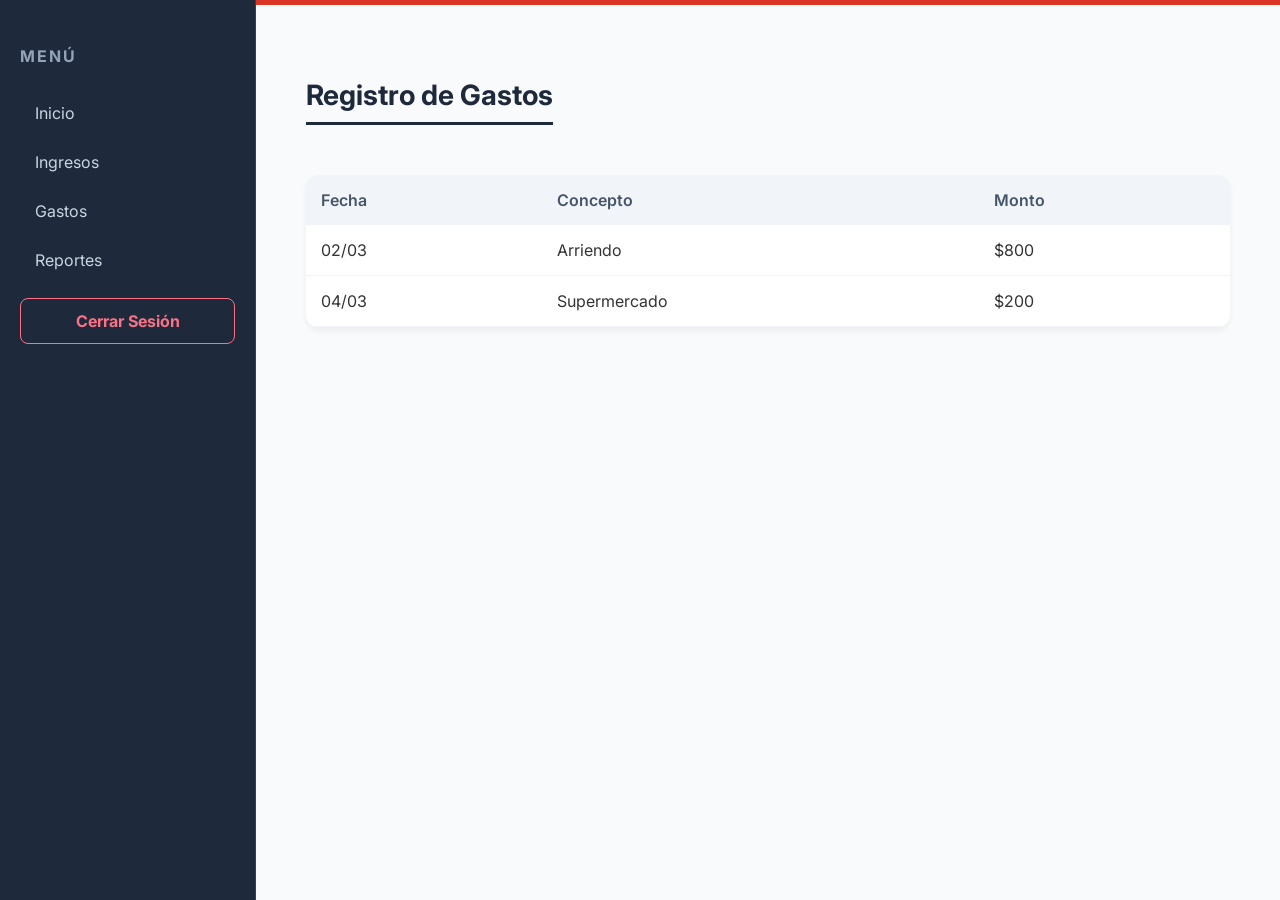
==== 3/html/gastos.html @ 1601ffcc "Interfaz de noticiero para el segundo punto, actualización del README y reorganización de documentos" ====
<!DOCTYPE html>
<html lang="en">
<head>
    <meta charset="UTF-8">
    <meta name="viewport" content="width=device-width, initial-scale=1.0">
    <title>Gastos</title>
    <link rel="stylesheet" href="../css/styles.css">
</head>
<body>
    <main id="dashboard">
        <aside>
            <h3>Menú</h3>
            <nav>
                <ul>
                    <li><a href="inicio.html">Inicio</a></li>
                    <li><a href="ingresos.html">Ingresos</a></li>
                    <li><a href="gastos.html">Gastos</a></li>
                    <li><a href="reporte.html">Reportes</a></li>
                </ul>
            </nav>
            <a href="login.html" class="botonSalir">Cerrar Sesión</a>
        </aside>
        <section id="gastos" class="content">
            <h1>Registro de Gastos</h1>
            <table class="simpleTable">
                <tr><th>Fecha</th><th>Concepto</th><th>Monto</th></tr>
                <tr><td>02/03</td><td>Arriendo</td><td>$800</td></tr>
                <tr><td>04/03</td><td>Supermercado</td><td>$200</td></tr>
            </table>
        </section>
    </main>
</body>
</html>
---- 3/css/styles.css ----
@import url('https://fonts.googleapis.com/css2?family=Inter:wght@400;600&display=swap');

body, html {
    margin: 0;
    font-family: 'Inter', sans-serif;
    height: 100%;
    background-color: #f0f2f5;
    color: #333;
}

/*---------------------------------- LOGIN ----------------------------------*/

#login {
    height: 100vh;
    display: flex;
    justify-content: center;
    align-items: center;
    background-color: #1e293b;
}

.loginBox {
    background: white;
    padding: 40px;
    display: flex;
    flex-direction: column;
    gap: 20px;
    box-shadow: 0 10px 25px rgba(0,0,0,0.3); 
    width: 350px;
    border-radius: 12px;
}

.loginBox h2 {
    margin: 0;
    color: #2c3e50;
    text-align: center;
}

.botonLogin {
    background: #10b981;
    color: white;
    text-align: center;
    padding: 12px;
    text-decoration: none;
    border-radius: 8px;
    font-weight: bold;
}

.botonLogin:hover {
    background: #059669;
}

/*---------------- SIDE BAR Y CONTENT -------------------*/

#dashboard {
    display: flex;
    flex-direction: row;
    min-height: 100vh;
}

aside {
    width: 20%; 
    background: #1e293b; 
    color: white;
    padding: 30px 20px;
    box-sizing: border-box; 
    border-right: 1px solid rgba(255,255,255,0.1);
}

aside h3 {
    text-transform: uppercase;
    font-size: 16px;
    letter-spacing: 2px;
    color: #94a3b8;
    margin-bottom: 25px;
}

aside ul {
    list-style: none;
    padding: 0;
}

aside a {
    color: #cbd5e1;
    text-decoration: none;
    display: block;
    padding: 12px 15px;
    border-radius: 8px;
    margin-bottom: 5px;
}

aside a:hover {
    background: #334155;
    color: white;
}

.botonSalir {
    color: #fb7185;
    font-weight: bold;
    padding: 12px 15px;
    border: 1px solid #fb7185;
    border-radius: 8px;
    text-align: center;
}

.content {
    width: 80%;
    padding: 50px;
    background-color: #f8fafc;
    box-sizing: border-box;
}

.content h1 {
    font-size: 28px;
    color: #1e293b;
    margin-bottom: 30px;
    border-bottom: 3px solid #1e293b;
    display: inline-block;
    padding-bottom: 10px;
}

/*------------------------------------------- INICIO (CARDS) ----------------------------------*/

.cardsDiv {
    display: grid;
    grid-template-columns: repeat(3, 1fr);
    gap: 25px;
}

.card {
    background: white;
    padding: 25px;
    border-radius: 15px;
    text-align: left; 
    box-shadow: 0 4px 6px -1px rgba(0,0,0,0.1); 
}

#total{
    border-top: 5px solid #15bbc7;
}

#ingresos{
    border-top: 5px solid #4cd94c;
}

#gastos{
    border-top: 5px solid #da3425;
}

.card h4 {
    margin: 0;
    color: #64748b;
    font-size: 0.9rem;
}

.card p {
    margin: 10px 0 0 0;
    font-size: 1.5rem;
    font-weight: bold;
    color: #1e293b;
}

/*-------------------------------------- TABLAS -----------------*/

.simpleTable {
    width: 100%;
    border-collapse: separate; 
    border-spacing: 0;
    margin-top: 20px;
    background: white;
    border-radius: 12px;
    overflow: hidden;
    box-shadow: 0 4px 6px rgba(0,0,0,0.05);
}

.simpleTable th { 
    background: #f1f5f9; 
    color: #475569;
    font-weight: 600;
    padding: 15px;
    text-align: left;
}

.simpleTable td {
    padding: 15px;
    border-bottom: 1px solid #f1f5f9;
}

/*--------------------------------- REPORTE ----------------------------------------*/

.reportBox {
    display: flex;
    align-items: flex-end;
    gap: 15px;
    height: 250px;
    background: white;
    border-radius: 15px;
    padding: 30px;
    box-shadow: 0 4px 6px rgba(0,0,0,0.05);
}

.bar {
    flex: 1; 
    background: #3b82f6;
    border-radius: 8px 8px 0 0; 
    text-align: center;
    color: white;
    font-size: 11px;
    padding-top: 10px;
    min-width: 40px;
}
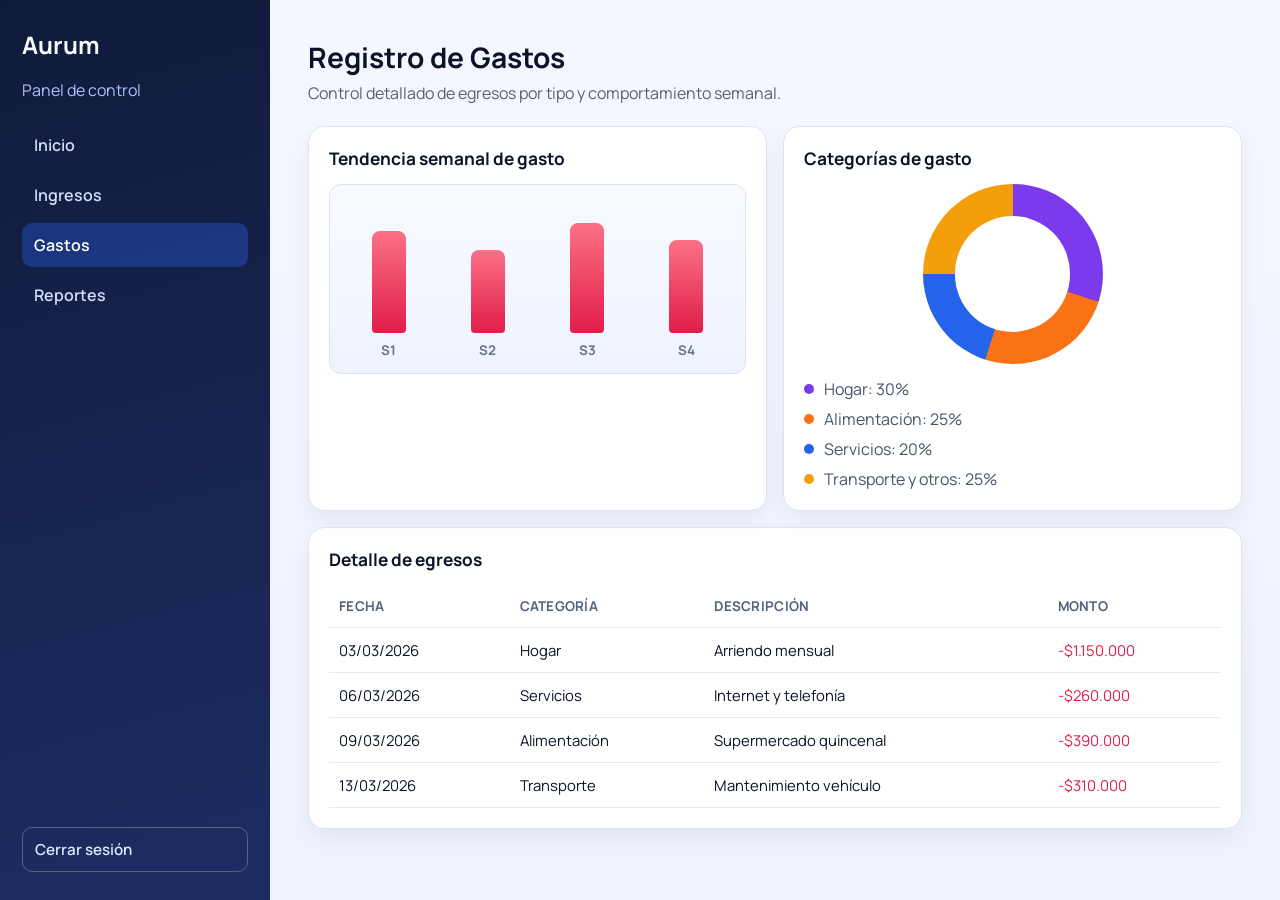
==== commit c8aed1fd: "Dashboard financiero Aurum" ====
--- a/3/html/gastos.html
+++ b/3/html/gastos.html
@@ -1,32 +1,95 @@
 <!DOCTYPE html>
-<html lang="en">
+<html lang="es">
 <head>
     <meta charset="UTF-8">
     <meta name="viewport" content="width=device-width, initial-scale=1.0">
-    <title>Gastos</title>
+    <title>Gastos | Aurum</title>
     <link rel="stylesheet" href="../css/styles.css">
 </head>
 <body>
-    <main id="dashboard">
-        <aside>
-            <h3>Menú</h3>
-            <nav>
+    <main class="app">
+        <aside class="menu">
+            <h2>Aurum</h2>
+            <p class="menu-text">Panel de control</p>
+            <nav aria-label="Navegación principal">
                 <ul>
                     <li><a href="inicio.html">Inicio</a></li>
                     <li><a href="ingresos.html">Ingresos</a></li>
-                    <li><a href="gastos.html">Gastos</a></li>
+                    <li><a href="gastos.html" class="active">Gastos</a></li>
                     <li><a href="reporte.html">Reportes</a></li>
                 </ul>
             </nav>
-            <a href="login.html" class="botonSalir">Cerrar Sesión</a>
+            <a href="login.html" class="btn salir">Cerrar sesión</a>
         </aside>
-        <section id="gastos" class="content">
-            <h1>Registro de Gastos</h1>
-            <table class="simpleTable">
-                <tr><th>Fecha</th><th>Concepto</th><th>Monto</th></tr>
-                <tr><td>02/03</td><td>Arriendo</td><td>$800</td></tr>
-                <tr><td>04/03</td><td>Supermercado</td><td>$200</td></tr>
-            </table>
+
+        <section class="main">
+            <header>
+                <h1>Registro de Gastos</h1>
+                <p class="subtitle">Control detallado de egresos por tipo y comportamiento semanal.</p>
+            </header>
+
+            <section class="grid two">
+                <article class="panel">
+                    <h2>Tendencia semanal de gasto</h2>
+                    <div class="bars" aria-label="Gráfico de gastos semanales">
+                        <div class="bar danger"><span style="height: 64%;"></span><small>S1</small></div>
+                        <div class="bar danger"><span style="height: 52%;"></span><small>S2</small></div>
+                        <div class="bar danger"><span style="height: 69%;"></span><small>S3</small></div>
+                        <div class="bar danger"><span style="height: 58%;"></span><small>S4</small></div>
+                    </div>
+                </article>
+
+                <article class="panel">
+                    <h2>Categorías de gasto</h2>
+                    <div class="ring expense" aria-hidden="true"></div>
+                    <ul class="legend">
+                        <li><span class="dot home"></span>Hogar: 30%</li>
+                        <li><span class="dot food"></span>Alimentación: 25%</li>
+                        <li><span class="dot services"></span>Servicios: 20%</li>
+                        <li><span class="dot other"></span>Transporte y otros: 25%</li>
+                    </ul>
+                </article>
+            </section>
+
+            <section class="panel">
+                <h2>Detalle de egresos</h2>
+                <table class="table">
+                    <thead>
+                        <tr>
+                            <th>Fecha</th>
+                            <th>Categoría</th>
+                            <th>Descripción</th>
+                            <th>Monto</th>
+                        </tr>
+                    </thead>
+                    <tbody>
+                        <tr>
+                            <td>03/03/2026</td>
+                            <td>Hogar</td>
+                            <td>Arriendo mensual</td>
+                            <td class="minus">-$1.150.000</td>
+                        </tr>
+                        <tr>
+                            <td>06/03/2026</td>
+                            <td>Servicios</td>
+                            <td>Internet y telefonía</td>
+                            <td class="minus">-$260.000</td>
+                        </tr>
+                        <tr>
+                            <td>09/03/2026</td>
+                            <td>Alimentación</td>
+                            <td>Supermercado quincenal</td>
+                            <td class="minus">-$390.000</td>
+                        </tr>
+                        <tr>
+                            <td>13/03/2026</td>
+                            <td>Transporte</td>
+                            <td>Mantenimiento vehículo</td>
+                            <td class="minus">-$310.000</td>
+                        </tr>
+                    </tbody>
+                </table>
+            </section>
         </section>
     </main>
 </body>
--- a/3/css/styles.css
+++ b/3/css/styles.css
@@ -1,210 +1,468 @@
-@import url('https://fonts.googleapis.com/css2?family=Inter:wght@400;600&display=swap');
-
-body, html {
+@import url('https://fonts.googleapis.com/css2?family=Manrope:wght@400;500;600;700;800&display=swap');
+
+:root {
+    --bg: #eef2ff;
+    --card: #fff;
+    --dark: #101a3a;
+    --dark-2: #1d2d63;
+    --ink: #0b1328;
+    --muted: #586074;
+    --line: #dde3f1;
+    --blue: #2563eb;
+    --sky: #0ea5e9;
+    --green: #16a34a;
+    --red: #e11d48;
+    --amber: #ca8a04;
+    --purple: #7c3aed;
+    --orange: #f97316;
+    --yellow: #f59e0b;
+}
+
+* { box-sizing: border-box; }
+
+html,
+body {
     margin: 0;
-    font-family: 'Inter', sans-serif;
-    height: 100%;
-    background-color: #f0f2f5;
-    color: #333;
-}
-
-/*---------------------------------- LOGIN ----------------------------------*/
-
-#login {
-    height: 100vh;
-    display: flex;
+    min-height: 100%;
+    font-family: 'Manrope', sans-serif;
+    color: var(--ink);
+}
+
+body {
+    background: var(--bg);
+}
+
+a {
+    color: inherit;
+    text-decoration: none;
+}
+
+.btn {
+    display: inline-flex;
     justify-content: center;
+    padding: 12px 16px;
+    border: 0;
+    border-radius: 12px;
+    font: 700 0.95rem 'Manrope', sans-serif;
+    cursor: pointer;
+    transition: transform 0.2s ease, box-shadow 0.2s ease, background 0.2s ease;
+}
+
+.btn:hover { transform: translateY(-1px); }
+
+.btn.primary {
+    color: #fff;
+    background: linear-gradient(120deg, var(--blue), var(--sky));
+    box-shadow: 0 10px 22px rgba(37, 99, 235, 0.25);
+}
+
+.btn.salir {
+    margin-top: auto;
+    color: #dce8ff;
+    border: 1px solid rgba(255, 255, 255, 0.25);
+}
+
+.btn.salir:hover { background: rgba(255, 255, 255, 0.08); }
+
+.auth {
+    display: grid;
+    grid-template-columns: 1fr 1fr;
+    gap: 24px;
+    min-height: 100vh;
+    padding: 32px;
     align-items: center;
-    background-color: #1e293b;
-}
-
-.loginBox {
-    background: white;
+    background: radial-gradient(circle at 10% 20%, #334155 0%, #0f172a 45%, #020617 100%);
+}
+
+.auth.auth-register { grid-template-columns: 0.9fr 1.1fr; }
+
+.info,
+.box {
+    border-radius: 22px;
+}
+
+.info {
     padding: 40px;
+    color: #e5efff;
+    border: 1px solid rgba(148, 163, 184, 0.22);
+    background: linear-gradient(140deg, rgba(37, 99, 235, 0.2), rgba(14, 165, 233, 0.08));
+}
+
+.info h1 {
+    margin: 10px 0 14px;
+    font-size: clamp(2rem, 3.2vw, 3rem);
+    line-height: 1.05;
+}
+
+.info p { color: #c4d6ff; line-height: 1.7; }
+
+.tag {
+    margin: 0;
+    color: #a8c3ff;
+    font-size: 0.78rem;
+    font-weight: 800;
+    letter-spacing: 0.13em;
+    text-transform: uppercase;
+}
+
+.pros,
+.legend,
+.menu ul {
+    margin: 0;
+    padding: 0;
+    list-style: none;
+}
+
+.pros {
+    padding-left: 18px;
+    list-style: disc;
+}
+
+.pros li { margin: 8px 0; }
+
+.box {
+    width: 100%;
+    max-width: 560px;
+    margin-inline: auto;
+    padding: 34px;
+    background: var(--card);
+    box-shadow: 0 30px 45px rgba(2, 6, 23, 0.4);
+}
+
+.box h2 { margin: 0; font-size: 1.6rem; }
+
+.intro,
+.switch-text,
+.subtitle { color: var(--muted); }
+
+.intro { margin: 8px 0 20px; }
+
+.form,
+.row {
+    display: grid;
+    gap: 10px;
+}
+
+.row { gap: 12px; }
+
+.row.two,
+.grid.two { grid-template-columns: repeat(2, minmax(0, 1fr)); }
+
+.form label {
+    margin-top: 6px;
+    font-size: 0.9rem;
+    font-weight: 700;
+}
+
+.form input {
+    padding: 12px 14px;
+    border: 1px solid #c8d2ea;
+    border-radius: 12px;
+    font: inherit;
+}
+
+.form input:focus {
+    outline: 0;
+    border-color: var(--blue);
+    box-shadow: 0 0 0 4px rgba(37, 99, 235, 0.14);
+}
+
+.link-help,
+.link-inline { color: #1d4ed8; }
+
+.link-help { display: inline-block; margin-top: 16px; }
+
+.switch-text {
+    margin-top: 14px;
+    font-size: 0.92rem;
+}
+
+.link-inline { font-weight: 700; }
+
+.app {
+    display: grid;
+    grid-template-columns: 270px minmax(0, 1fr);
+    min-height: 100vh;
+    background: linear-gradient(180deg, #f5f7ff 0%, var(--bg) 100%);
+}
+
+.menu {
+    position: sticky;
+    top: 0;
+    align-self: start;
     display: flex;
     flex-direction: column;
-    gap: 20px;
-    box-shadow: 0 10px 25px rgba(0,0,0,0.3); 
-    width: 350px;
+    gap: 18px;
+    height: 100vh;
+    overflow-y: auto;
+    padding: 28px 22px;
+    color: #f8fbff;
+    background: linear-gradient(165deg, var(--dark), var(--dark-2));
+}
+
+.menu h2 { margin: 0; font-size: 1.5rem; }
+
+.menu-text {
+    margin: 0;
+    color: #aac4ff;
+}
+
+.menu ul {
+    display: grid;
+    gap: 6px;
+    margin-top: 4px;
+}
+
+.menu a {
+    display: block;
+    padding: 11px 12px;
+    border-radius: 10px;
+    color: #d2defb;
+    font-weight: 600;
+}
+
+.menu a:hover { background: rgba(255, 255, 255, 0.11); }
+
+.menu .active {
+    color: #fff;
+    background: rgba(37, 99, 235, 0.35);
+}
+
+.main { padding: clamp(20px, 4vw, 38px); }
+
+.main h1 {
+    margin: 0;
+    font-size: clamp(1.6rem, 2.2vw, 2.2rem);
+}
+
+.subtitle { margin: 6px 0 22px; }
+
+.cards,
+.grid {
+    display: grid;
+    gap: 16px;
+    margin-bottom: 16px;
+}
+
+.cards { grid-template-columns: repeat(3, minmax(0, 1fr)); }
+
+.card,
+.panel {
+    padding: 20px;
+    border: 1px solid var(--line);
+    border-radius: 16px;
+    background: var(--card);
+    box-shadow: 0 10px 22px rgba(15, 23, 42, 0.05);
+}
+
+.card h3,
+.table th,
+.bar small,
+.month small {
+    color: #64748b;
+    font-weight: 700;
+}
+
+.card h3 { margin: 0; font-size: 0.93rem; }
+
+.card p {
+    margin: 8px 0 6px;
+    font-size: 1.6rem;
+    font-weight: 800;
+}
+
+.card span:last-child { font-size: 0.86rem; font-weight: 700; }
+
+.up,
+.plus { color: var(--green); }
+
+.down { color: var(--amber); }
+
+.minus { color: var(--red); }
+
+.card.total { border-top: 4px solid var(--blue); }
+.card.income { border-top: 4px solid var(--green); }
+.card.expense { border-top: 4px solid var(--red); }
+
+.panel h2 {
+    margin: 0 0 14px;
+    font-size: 1.08rem;
+}
+
+.bars,
+.compare {
+    display: grid;
+    align-items: end;
+    border: 1px solid #dbe4f7;
     border-radius: 12px;
-}
-
-.loginBox h2 {
-    margin: 0;
-    color: #2c3e50;
-    text-align: center;
-}
-
-.botonLogin {
-    background: #10b981;
-    color: white;
-    text-align: center;
-    padding: 12px;
-    text-decoration: none;
-    border-radius: 8px;
-    font-weight: bold;
-}
-
-.botonLogin:hover {
-    background: #059669;
-}
-
-/*---------------- SIDE BAR Y CONTENT -------------------*/
-
-#dashboard {
+    background: linear-gradient(180deg, #f8faff 0%, #eef3ff 100%);
+}
+
+.bars {
+    grid-auto-flow: column;
+    gap: 10px;
+    height: 190px;
+    padding: 14px;
+}
+
+.bar {
     display: flex;
-    flex-direction: row;
-    min-height: 100vh;
-}
-
-aside {
-    width: 20%; 
-    background: #1e293b; 
-    color: white;
-    padding: 30px 20px;
-    box-sizing: border-box; 
-    border-right: 1px solid rgba(255,255,255,0.1);
-}
-
-aside h3 {
+    flex-direction: column;
+    align-items: center;
+    justify-content: end;
+    gap: 8px;
+    height: 100%;
+}
+
+.bar span,
+.income-bar,
+.expense-bar {
+    display: block;
+    min-height: 12px;
+    border-radius: 8px 8px 4px 4px;
+}
+
+.bar span {
+    width: 34px;
+    background: linear-gradient(180deg, #4f8bff 0%, #1d4ed8 100%);
+}
+
+.bar.danger span,
+.expense-bar {
+    background: linear-gradient(180deg, #fb7185 0%, var(--red) 100%);
+}
+
+.ring {
+    position: relative;
+    width: 100%;
+    max-width: 180px;
+    height: 180px;
+    margin: 0 auto 14px;
+    border-radius: 50%;
+    background: conic-gradient(var(--blue) 0 35%, var(--purple) 35% 63%, var(--orange) 63% 85%, var(--yellow) 85% 100%);
+}
+
+.ring::after {
+    content: '';
+    position: absolute;
+    top: 18%;
+    left: 18%;
+    width: 64%;
+    height: 64%;
+    border-radius: 50%;
+    background: #fff;
+}
+
+.ring.expense {
+    background: conic-gradient(var(--purple) 0 30%, var(--orange) 30% 55%, var(--blue) 55% 75%, var(--yellow) 75% 100%);
+}
+
+.ring.sources {
+    background: conic-gradient(var(--green) 0 62.6%, var(--blue) 62.6% 85.1%, var(--yellow) 85.1% 100%);
+}
+
+.legend {
+    display: grid;
+    gap: 8px;
+}
+
+.table.slim td,
+.table.slim th { font-size: 0.9rem; }
+
+.legend li {
+    display: flex;
+    align-items: center;
+    gap: 10px;
+    color: #475569;
+}
+
+.dot {
+    display: inline-block;
+    width: 10px;
+    height: 10px;
+    border-radius: 50%;
+}
+
+.dot.income { background: var(--green); }
+.dot.services { background: var(--blue); }
+.dot.home { background: var(--purple); }
+.dot.food { background: var(--orange); }
+.dot.other { background: var(--yellow); }
+
+.table {
+    width: 100%;
+    border-collapse: collapse;
+}
+
+.table th,
+.table td {
+    padding: 12px 10px;
+    text-align: left;
+    border-bottom: 1px solid #e5eaf6;
+}
+
+.table th {
+    color: #52607a;
+    font-size: 0.84rem;
+    letter-spacing: 0.02em;
     text-transform: uppercase;
-    font-size: 16px;
-    letter-spacing: 2px;
-    color: #94a3b8;
-    margin-bottom: 25px;
-}
-
-aside ul {
-    list-style: none;
-    padding: 0;
-}
-
-aside a {
-    color: #cbd5e1;
-    text-decoration: none;
-    display: block;
-    padding: 12px 15px;
-    border-radius: 8px;
-    margin-bottom: 5px;
-}
-
-aside a:hover {
-    background: #334155;
-    color: white;
-}
-
-.botonSalir {
-    color: #fb7185;
-    font-weight: bold;
-    padding: 12px 15px;
-    border: 1px solid #fb7185;
-    border-radius: 8px;
-    text-align: center;
-}
-
-.content {
-    width: 80%;
-    padding: 50px;
-    background-color: #f8fafc;
-    box-sizing: border-box;
-}
-
-.content h1 {
-    font-size: 28px;
-    color: #1e293b;
-    margin-bottom: 30px;
-    border-bottom: 3px solid #1e293b;
-    display: inline-block;
-    padding-bottom: 10px;
-}
-
-/*------------------------------------------- INICIO (CARDS) ----------------------------------*/
-
-.cardsDiv {
-    display: grid;
-    grid-template-columns: repeat(3, 1fr);
-    gap: 25px;
-}
-
-.card {
-    background: white;
-    padding: 25px;
-    border-radius: 15px;
-    text-align: left; 
-    box-shadow: 0 4px 6px -1px rgba(0,0,0,0.1); 
-}
-
-#total{
-    border-top: 5px solid #15bbc7;
-}
-
-#ingresos{
-    border-top: 5px solid #4cd94c;
-}
-
-#gastos{
-    border-top: 5px solid #da3425;
-}
-
-.card h4 {
-    margin: 0;
-    color: #64748b;
-    font-size: 0.9rem;
-}
-
-.card p {
-    margin: 10px 0 0 0;
-    font-size: 1.5rem;
-    font-weight: bold;
-    color: #1e293b;
-}
-
-/*-------------------------------------- TABLAS -----------------*/
-
-.simpleTable {
-    width: 100%;
-    border-collapse: separate; 
-    border-spacing: 0;
-    margin-top: 20px;
-    background: white;
-    border-radius: 12px;
-    overflow: hidden;
-    box-shadow: 0 4px 6px rgba(0,0,0,0.05);
-}
-
-.simpleTable th { 
-    background: #f1f5f9; 
-    color: #475569;
-    font-weight: 600;
-    padding: 15px;
-    text-align: left;
-}
-
-.simpleTable td {
-    padding: 15px;
-    border-bottom: 1px solid #f1f5f9;
-}
-
-/*--------------------------------- REPORTE ----------------------------------------*/
-
-.reportBox {
+}
+
+.table td { font-size: 0.93rem; }
+
+.compare {
+    grid-auto-flow: column;
+    justify-content: space-evenly;
+    gap: 22px;
+    height: 240px;
+    padding: 16px;
+}
+
+.month {
+    position: relative;
     display: flex;
-    align-items: flex-end;
-    gap: 15px;
-    height: 250px;
-    background: white;
-    border-radius: 15px;
-    padding: 30px;
-    box-shadow: 0 4px 6px rgba(0,0,0,0.05);
-}
-
-.bar {
-    flex: 1; 
-    background: #3b82f6;
-    border-radius: 8px 8px 0 0; 
-    text-align: center;
-    color: white;
-    font-size: 11px;
-    padding-top: 10px;
-    min-width: 40px;
-}+    align-items: end;
+    gap: 8px;
+    height: 100%;
+}
+
+.month small {
+    position: absolute;
+    bottom: -26px;
+    left: 50%;
+    transform: translateX(-50%);
+}
+
+.income-bar,
+.expense-bar { width: 20px; }
+
+.income-bar {
+    background: linear-gradient(180deg, #4f8bff 0%, #1d4ed8 100%);
+}
+
+@media (max-width: 1024px) {
+    .auth,
+    .auth.auth-register,
+    .app,
+    .cards,
+    .grid.two { grid-template-columns: 1fr; }
+
+    .auth { padding: 20px; }
+
+    .menu {
+        position: static;
+        height: auto;
+        overflow-y: visible;
+        gap: 12px;
+    }
+}
+
+@media (max-width: 640px) {
+    .info,
+    .box,
+    .card,
+    .panel,
+    .main { padding: 16px; }
+
+    .row.two { grid-template-columns: 1fr; }
+}
